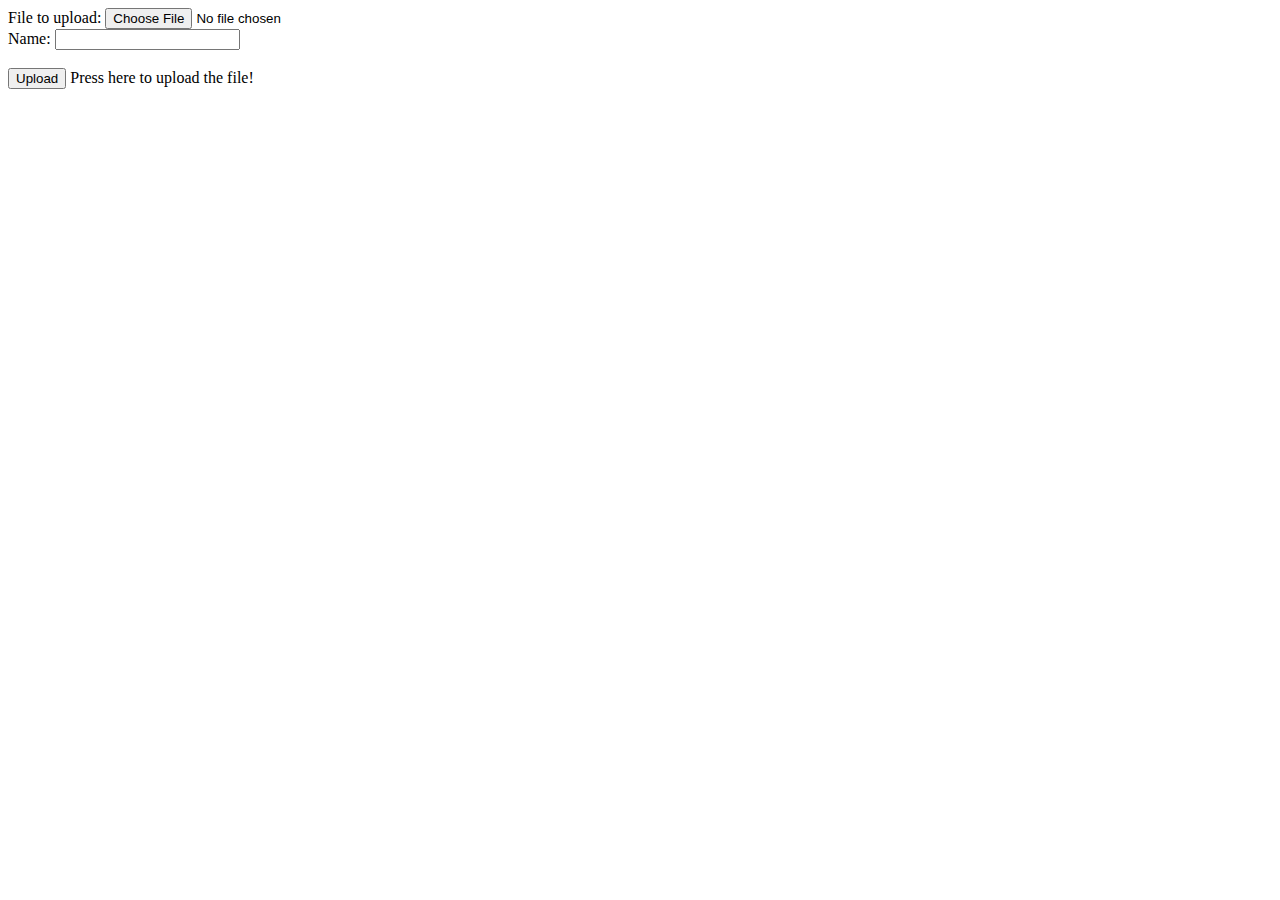
==== src/main/resources/static/index.html @ 51511447 "1 чекпоинт бэк" ====
<!DOCTYPE html>
<html lang="en">
<head>
    <meta charset="UTF-8">
    <title>Бюджет Москвы</title>
</head>
<body>
<form method="POST" enctype="multipart/form-data"
      action="/upload">
    File to upload: <input type="file" name="file"><br /> Name: <input
        type="text" name="name"><br /> <br /> <input type="submit"
                                                     value="Upload"> Press here to upload the file!
</form>
</body>
</html>
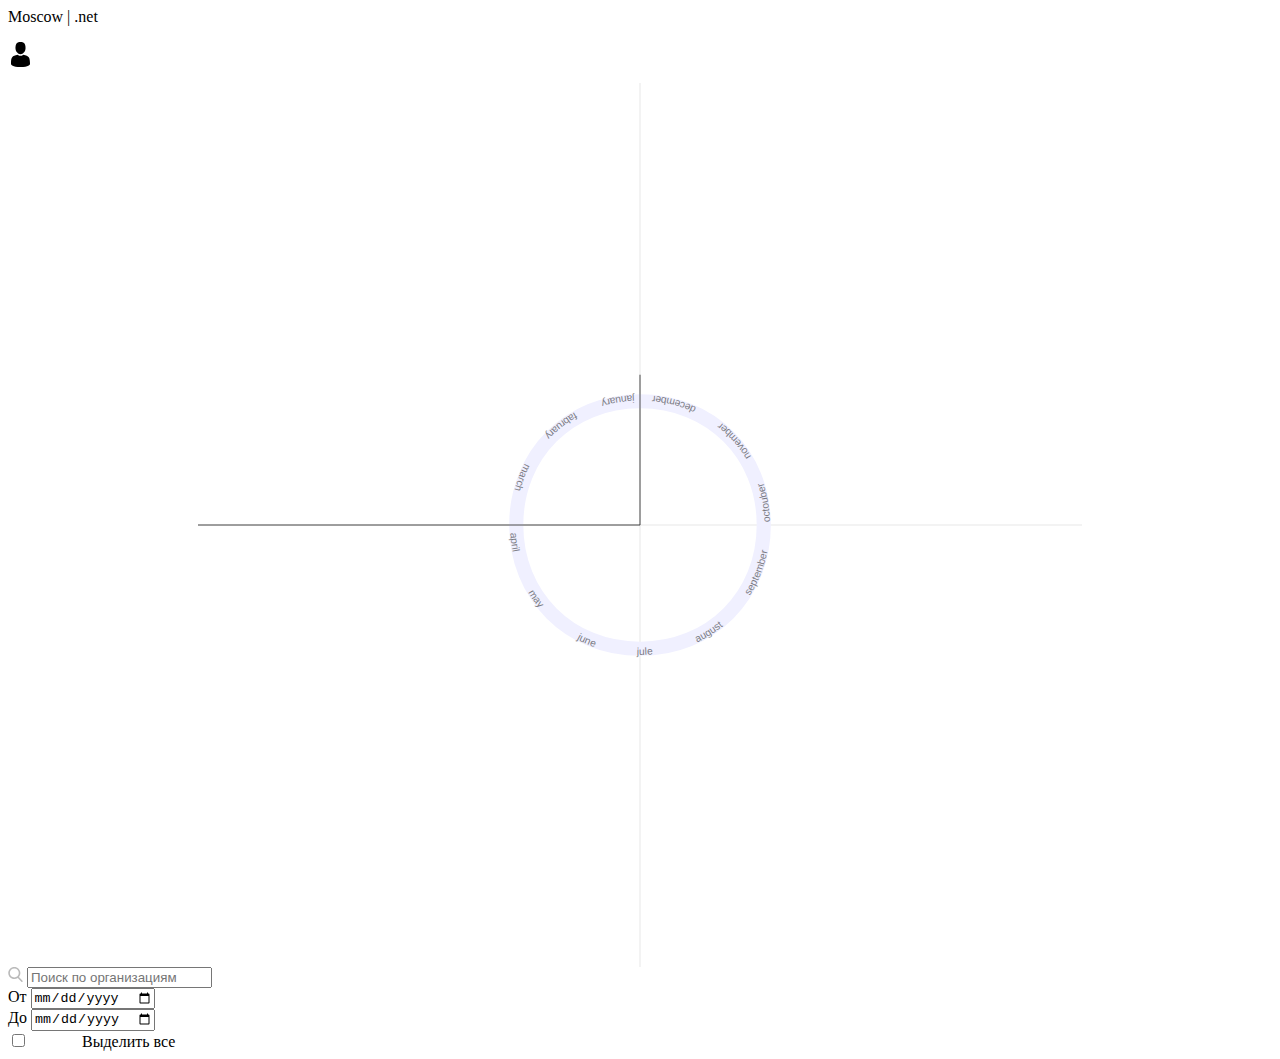
==== commit 59b443ba: "учереждения" ====
--- a/src/main/resources/static/index.html
+++ b/src/main/resources/static/index.html
@@ -1,15 +1,76 @@
-<!DOCTYPE html>
-<html lang="en">
-<head>
-    <meta charset="UTF-8">
-    <title>Бюджет Москвы</title>
-</head>
-<body>
-<form method="POST" enctype="multipart/form-data"
-      action="/upload">
-    File to upload: <input type="file" name="file"><br /> Name: <input
-        type="text" name="name"><br /> <br /> <input type="submit"
-                                                     value="Upload"> Press here to upload the file!
-</form>
-</body>
+<html>
+    <head>
+        <meta http-equiv="Cache-Control" content="no-cache">
+
+        <link rel="stylesheet" href="css/main.css">
+    </head>
+    <body>
+
+    <div class="header">
+        <div class="our-logo">
+            Moscow | .net
+        </div>
+        <div class="account">
+            <p><!DOCTYPE svg PUBLIC "-//W3C//DTD SVG 1.1//EN" "http://www.w3.org/Graphics/SVG/1.1/DTD/svg11.dtd"><svg width="25px" version="1.1" id="Capa_1" xmlns="http://www.w3.org/2000/svg" xmlns:xlink="http://www.w3.org/1999/xlink" x="0px" y="0px" viewBox="0 0 350 350" style="enable-background:new 0 0 350 350;" xml:space="preserve"><g><path d="M175,171.173c38.914,0,70.463-38.318,70.463-85.586C245.463,38.318,235.105,0,175,0s-70.465,38.318-70.465,85.587C104.535,132.855,136.084,171.173,175,171.173z"/><path d="M41.909,301.853C41.897,298.971,41.885,301.041,41.909,301.853L41.909,301.853z"/><path d="M308.085,304.104C308.123,303.315,308.098,298.63,308.085,304.104L308.085,304.104z"/><path d="M307.935,298.397c-1.305-82.342-12.059-105.805-94.352-120.657c0,0-11.584,14.761-38.584,14.761s-38.586-14.761-38.586-14.761c-81.395,14.69-92.803,37.805-94.303,117.982c-0.123,6.547-0.18,6.891-0.202,6.131c0.005,1.424,0.011,4.058,0.011,8.651c0,0,19.592,39.496,133.08,39.496c113.486,0,133.08-39.496,133.08-39.496c0-2.951,0.002-5.003,0.005-6.399C308.062,304.575,308.018,303.664,307.935,298.397z"/></g></svg></p>
+        </div>
+    </div>
+    <svg id="svg-socket" viewBox="-500 -500 1000 1000" width="100%" height="100%">
+        <defs>
+            <!--  Monthes word path -->
+            <path id="str" d="M 0, -147 C -83,-147 -147,-83   -147,0    C  -147,83  -83,147  0,147    C  83,147  147,83  147,0   C  147,-83  83,-147  0,-147" stroke="#f0f0ff" stroke-width="12" fill="#f0f0ff"></path>
+            <line id="clockline" x1="0" y1="0" x2="10" y2="0" stroke="red" stroke-width="1"></line>
+            <path id="processLine" stroke="yellow" stroke-width="14" fill="none"></path>
+        </defs>
+
+        <!-- Coord lines -->
+        <line x1="0" y1="-500" x2="0" y2="500" stroke="black" stroke-width="1" opacity="0.1"></line>
+        <line x1="-500" y1="0" x2="500" y2="0" stroke="black" stroke-width="1" opacity="0.1"></line>
+        <!-- <line x1="0" y1="0" x2="0" y2="500" stroke="black" stroke-width="1" /> -->
+
+        <!-- MONTHS  NAMES -->
+        <path id="str" d="M 140, 0 C  140,-80  80,-140  0,-140 C -80,-140 -140,-80 -140,0    C  -140,80  -80,140  0,140    C  80,140  140,80  140,0 " stroke="#f0f0ff" stroke-width="1em" fill="none"></path>
+        <text style="font-family: Arial; font-size: 0.73em;" opacity="0.5">
+            <textPath href="#str">&nbsp;&nbsp;january &nbsp;&nbsp;&nbsp;&nbsp;&nbsp;&nbsp;&nbsp;&nbsp; fabruary &nbsp;&nbsp;&nbsp;&nbsp;&nbsp;&nbsp;&nbsp;&nbsp;&nbsp;&nbsp; march &nbsp;&nbsp;&nbsp;&nbsp;&nbsp;&nbsp;&nbsp;&nbsp;&nbsp;&nbsp;&nbsp;&nbsp;&nbsp; april &nbsp;&nbsp;&nbsp;&nbsp;&nbsp;&nbsp;&nbsp;&nbsp;&nbsp;&nbsp;&nbsp;&nbsp;&nbsp; may &nbsp;&nbsp;&nbsp;&nbsp;&nbsp;&nbsp;&nbsp;&nbsp;&nbsp;&nbsp;&nbsp;&nbsp;&nbsp;&nbsp;&nbsp; june &nbsp;&nbsp;&nbsp;&nbsp;&nbsp;&nbsp;&nbsp;&nbsp;&nbsp;&nbsp;&nbsp;&nbsp;&nbsp; jule &nbsp;&nbsp;&nbsp;&nbsp;&nbsp;&nbsp;&nbsp;&nbsp;&nbsp;&nbsp;&nbsp;&nbsp;&nbsp;&nbsp; august &nbsp;&nbsp;&nbsp;&nbsp;&nbsp;&nbsp;&nbsp;&nbsp;&nbsp;&nbsp;&nbsp;&nbsp; september &nbsp;&nbsp;&nbsp;&nbsp;&nbsp;&nbsp;&nbsp;&nbsp; octouber &nbsp;&nbsp;&nbsp;&nbsp;&nbsp;&nbsp;&nbsp;&nbsp; november &nbsp;&nbsp;&nbsp;&nbsp;&nbsp;&nbsp;&nbsp;&nbsp; december&nbsp;&nbsp;&nbsp;&nbsp;</textPath>
+        </text>
+        <line x1="0" y1="0" x2="0" y2="-170" stroke="#333" id="linne_move" style="cursor: pointer; z-index:10;" stroke-width="1" />
+        <line x1="0" y1="0" x2="-500" y2="0" stroke="#333" id="linne_move" style="cursor: pointer; z-index:10;" stroke-width="1" />
+
+        <!--  PROCESS -->
+
+    </svg>
+        
+        <div class="company">
+            <div class="search">
+                <label for="search" class="search-ico"><svg fill="#bababa" width="15" version="1.1" id="Capa_1" xmlns="http://www.w3.org/2000/svg" xmlns:xlink="http://www.w3.org/1999/xlink" x="0px" y="0px" viewBox="0 0 56.966 56.966" style="enable-background:new 0 0 56.966 56.966;" xml:space="preserve"><path d="M55.146,51.887L41.588,37.786c3.486-4.144,5.396-9.358,5.396-14.786c0-12.682-10.318-23-23-23s-23,10.318-23,23 s10.318,23,23,23c4.761,0,9.298-1.436,13.177-4.162l13.661,14.208c0.571,0.593,1.339,0.92,2.162,0.92 c0.779,0,1.518-0.297,2.079-0.837C56.255,54.982,56.293,53.08,55.146,51.887z M23.984,6c9.374,0,17,7.626,17,17s-7.626,17-17,17 s-17-7.626-17-17S14.61,6,23.984,6z"/></svg></label>
+                <input autocomplete="false" id="search" type="text" placeholder="Поиск по организациям" class="search-input">
+            </div>
+            <div class="settings">
+                <div>
+                <label for="date_from">От</label>
+                <input min="01.01.2000" max="01.01.2100" id="date_from" type="date">
+                </div>
+                <div>
+                <label for="date_to">До</label>
+                <input min="01.01.2000" max="01.01.2100" id="date_to" type="date">
+                </div>
+            </div>
+            <div class="company-main">
+                <div class="company-select">
+                    <div class="form">
+                        <div class="inputGroup">
+                            <input id="allSelector" type="checkbox"/>
+                            <label for="allSelector"><span style="margin-left: 50px;">Выделить все</span></label>
+                        </div>
+                    </div>
+                    <div class="company-list" id="companyList">
+
+                    </div>
+                </div>
+            </div>
+        </div>
+
+        <script src="js/index.js"></script>
+        <script src="js/main.js"></script>
+
+    </body>
 </html>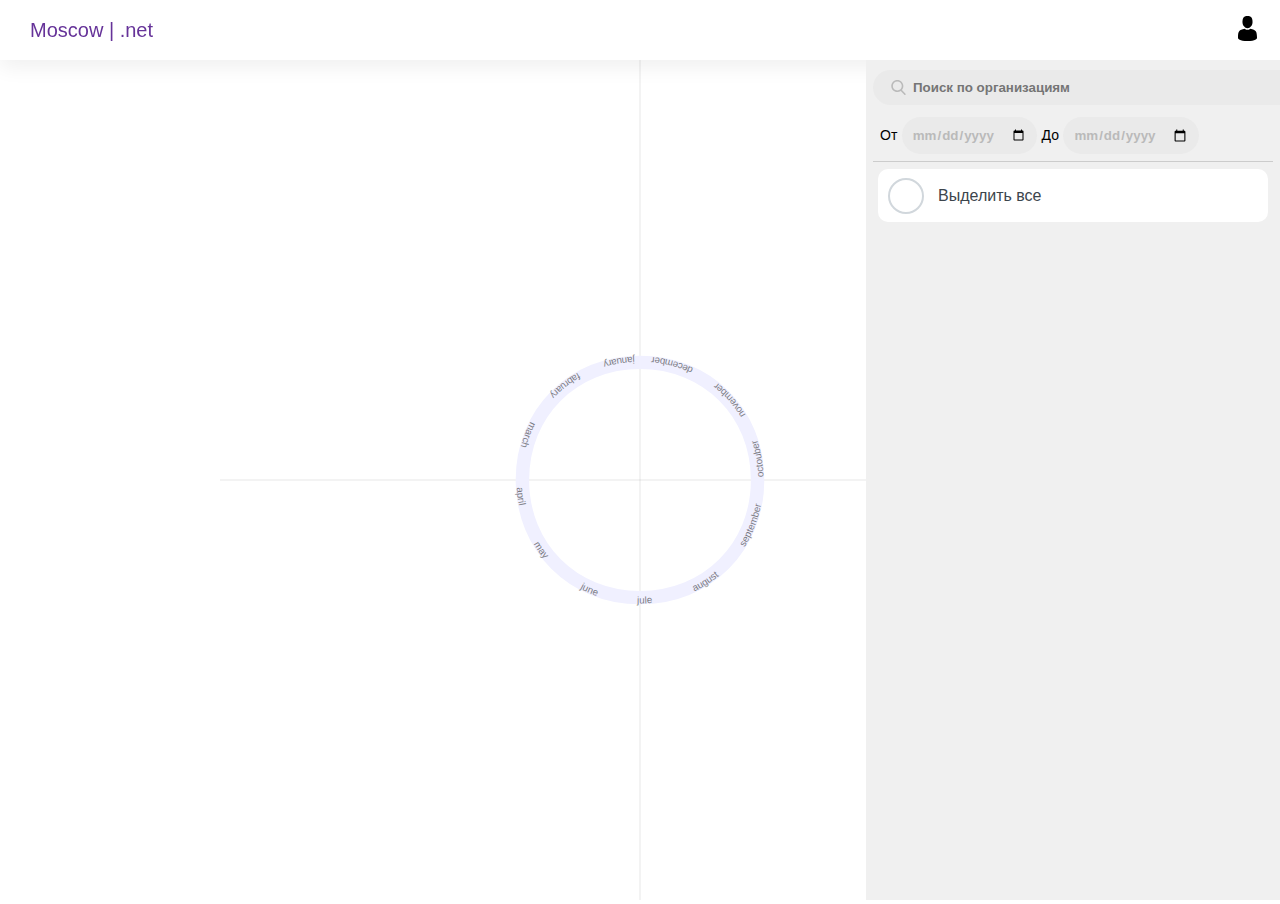
==== commit acb27015: "fix front" ====
--- a/src/main/resources/static/index.html
+++ b/src/main/resources/static/index.html
@@ -1,8 +1,12 @@
-<html>
+﻿<!DOCTYPE html>
+<html lang="en">
     <head>
         <meta http-equiv="Cache-Control" content="no-cache">
 
         <link rel="stylesheet" href="css/main.css">
+
+ 
+<link rel="stylesheet"  href="css/style.css">
     </head>
     <body>
 
@@ -14,7 +18,7 @@
             <p><!DOCTYPE svg PUBLIC "-//W3C//DTD SVG 1.1//EN" "http://www.w3.org/Graphics/SVG/1.1/DTD/svg11.dtd"><svg width="25px" version="1.1" id="Capa_1" xmlns="http://www.w3.org/2000/svg" xmlns:xlink="http://www.w3.org/1999/xlink" x="0px" y="0px" viewBox="0 0 350 350" style="enable-background:new 0 0 350 350;" xml:space="preserve"><g><path d="M175,171.173c38.914,0,70.463-38.318,70.463-85.586C245.463,38.318,235.105,0,175,0s-70.465,38.318-70.465,85.587C104.535,132.855,136.084,171.173,175,171.173z"/><path d="M41.909,301.853C41.897,298.971,41.885,301.041,41.909,301.853L41.909,301.853z"/><path d="M308.085,304.104C308.123,303.315,308.098,298.63,308.085,304.104L308.085,304.104z"/><path d="M307.935,298.397c-1.305-82.342-12.059-105.805-94.352-120.657c0,0-11.584,14.761-38.584,14.761s-38.586-14.761-38.586-14.761c-81.395,14.69-92.803,37.805-94.303,117.982c-0.123,6.547-0.18,6.891-0.202,6.131c0.005,1.424,0.011,4.058,0.011,8.651c0,0,19.592,39.496,133.08,39.496c113.486,0,133.08-39.496,133.08-39.496c0-2.951,0.002-5.003,0.005-6.399C308.062,304.575,308.018,303.664,307.935,298.397z"/></g></svg></p>
         </div>
     </div>
-    <svg id="svg-socket" viewBox="-500 -500 1000 1000" width="100%" height="100%">
+    <svg id="svg-socket" viewBox="-500 -500 1000 1000" width="100%" height="100%">  
         <defs>
             <!--  Monthes word path -->
             <path id="str" d="M 0, -147 C -83,-147 -147,-83   -147,0    C  -147,83  -83,147  0,147    C  83,147  147,83  147,0   C  147,-83  83,-147  0,-147" stroke="#f0f0ff" stroke-width="12" fill="#f0f0ff"></path>
@@ -32,9 +36,7 @@
         <text style="font-family: Arial; font-size: 0.73em;" opacity="0.5">
             <textPath href="#str">&nbsp;&nbsp;january &nbsp;&nbsp;&nbsp;&nbsp;&nbsp;&nbsp;&nbsp;&nbsp; fabruary &nbsp;&nbsp;&nbsp;&nbsp;&nbsp;&nbsp;&nbsp;&nbsp;&nbsp;&nbsp; march &nbsp;&nbsp;&nbsp;&nbsp;&nbsp;&nbsp;&nbsp;&nbsp;&nbsp;&nbsp;&nbsp;&nbsp;&nbsp; april &nbsp;&nbsp;&nbsp;&nbsp;&nbsp;&nbsp;&nbsp;&nbsp;&nbsp;&nbsp;&nbsp;&nbsp;&nbsp; may &nbsp;&nbsp;&nbsp;&nbsp;&nbsp;&nbsp;&nbsp;&nbsp;&nbsp;&nbsp;&nbsp;&nbsp;&nbsp;&nbsp;&nbsp; june &nbsp;&nbsp;&nbsp;&nbsp;&nbsp;&nbsp;&nbsp;&nbsp;&nbsp;&nbsp;&nbsp;&nbsp;&nbsp; jule &nbsp;&nbsp;&nbsp;&nbsp;&nbsp;&nbsp;&nbsp;&nbsp;&nbsp;&nbsp;&nbsp;&nbsp;&nbsp;&nbsp; august &nbsp;&nbsp;&nbsp;&nbsp;&nbsp;&nbsp;&nbsp;&nbsp;&nbsp;&nbsp;&nbsp;&nbsp; september &nbsp;&nbsp;&nbsp;&nbsp;&nbsp;&nbsp;&nbsp;&nbsp; octouber &nbsp;&nbsp;&nbsp;&nbsp;&nbsp;&nbsp;&nbsp;&nbsp; november &nbsp;&nbsp;&nbsp;&nbsp;&nbsp;&nbsp;&nbsp;&nbsp; december&nbsp;&nbsp;&nbsp;&nbsp;</textPath>
         </text>
-        <line x1="0" y1="0" x2="0" y2="-170" stroke="#333" id="linne_move" style="cursor: pointer; z-index:10;" stroke-width="1" />
-        <line x1="0" y1="0" x2="-500" y2="0" stroke="#333" id="linne_move" style="cursor: pointer; z-index:10;" stroke-width="1" />
-
+        
         <!--  PROCESS -->
 
     </svg>
@@ -68,9 +70,9 @@
                 </div>
             </div>
         </div>
-
+        <script src="js/jquery-3.4.1.min.js"></script>
+        <script src="js/main.js"></script>
         <script src="js/index.js"></script>
-        <script src="js/main.js"></script>
 
     </body>
 </html>--- a/src/main/resources/static/css/main.css
+++ b/src/main/resources/static/css/main.css
@@ -0,0 +1,179 @@
+body {
+    font-family: arial, sans-serif;
+    margin: 0;
+}
+input {
+    font-family: arial, sans-serif;
+}
+.inputGroup {
+    display: block;
+    position: relative;
+}
+.inputGroup label {
+    padding: 12px 30px;
+    width: 100%;
+    display: block;
+    text-align: left;
+    color: #3C454C;
+    cursor: pointer;
+    position: relative;
+    z-index: 2;
+    transition: color 200ms ease-in;
+    overflow: hidden;
+    margin-left: -20px;
+    padding-right: 0;
+}
+.settings {
+    margin-top: 5px;
+    margin-bottom: 5px;
+}
+
+.inputGroup label:after {
+    width: 32px;
+    height: 32px;
+    content: '';
+    border: 2px solid #D1D7DC;
+    background-color: #fff;
+    background-image: url("data:image/svg+xml,%3Csvg width='32' height='32' viewBox='0 0 32 32' xmlns='http://www.w3.org/2000/svg'%3E%3Cpath d='M5.414 11L4 12.414l5.414 5.414L20.828 6.414 19.414 5l-10 10z' fill='%23fff' fill-rule='nonzero'/%3E%3C/svg%3E ");
+    background-repeat: no-repeat;
+    background-position: 2px 3px;
+    border-radius: 50%;
+    z-index: 2;
+    position: absolute;
+    left: 30px;
+    top: 50%;
+    -webkit-transform: translateY(-50%);
+    transform: translateY(-50%);
+    cursor: pointer;
+    transition: all 200ms ease-in;
+}
+.inputGroup input:checked ~ label {
+    /*color: #fff;*/
+}
+.inputGroup input:checked ~ label:before {
+    -webkit-transform: translate(-50%, -50%) scale3d(56, 56, 1);
+    transform: translate(-50%, -50%) scale3d(56, 56, 1);
+    opacity: 1;
+}
+.inputGroup input:checked ~ label:after {
+    background-color: #54E0C7;
+    border-color: #54E0C7;
+}
+.inputGroup input {
+    width: 32px;
+    height: 32px;
+    order: 1;
+    z-index: 2;
+    position: absolute;
+    right: 30px;
+    top: 50%;
+    -webkit-transform: translateY(-50%);
+    transform: translateY(-50%);
+    cursor: pointer;
+    visibility: hidden;
+}
+.form {
+    margin: 7px 5px;
+    border-radius: 10px;
+    background: #fff;
+    padding-top: 6px;
+    padding-bottom: 5px;
+}
+.company {
+    position: absolute;
+    width: 400px;
+    height: calc(100vh - 60px);
+    background-color: #f0f0f0;
+    right: 0;
+    top: 60px;
+    padding: 0 7px;
+    overflow: auto;
+}
+.company-name {
+    margin-left: 50px;
+    font-size: 18px;
+}
+
+.company-name {
+    width: 80%;
+    display: block;
+    font-weight: bold;
+}
+.dopInfo {
+    margin-left: 55px;
+    font-size: 12px;
+    display: flex;
+    margin-right: 20px;
+    align-items: center;
+    justify-content: space-between;
+}
+.company-list > div {
+    margin: 7px 5px;
+    border-radius: 10px;
+    background: #fff;
+}
+.settings {
+    padding: 7px;
+    border-bottom: 1px solid #ccc;
+}
+.settings label {
+    font-size: 14px;
+}
+.search {
+    position: relative;
+    margin-top: 10px;
+}
+.search-input {
+    border-radius: 25px;
+    outline: none;
+    border: none;
+    background-color: #eaeaea;
+    padding: 10px 10px 10px 40px;
+    width: 100%;
+    font-weight: 700;
+    color: #bababa;
+}
+.search-ico {
+    position: absolute;
+    left: 18px;
+    top: 10px;
+}
+
+.header {
+    background-color: #fff;
+    height: 60px;
+    width: 100%;
+    position: fixed;
+    box-shadow: 0px 8px 20px 0px rgba(0, 0, 0, 0.06);
+    display: flex;
+    align-items: center;
+    justify-content: space-between;
+}
+.our-logo {
+    cursor: default;
+    color: rebeccapurple;
+    font-size: 20px;
+    margin-left: 30px;
+}
+.account {
+    cursor: pointer;
+    margin-right: 20px;
+}
+#svg-socket {
+    padding-top: 60px;
+    height: calc(100vh - 60px);
+}
+input[type="date"] {
+    border-radius: 25px;
+    outline: none;
+    border: none;
+    background-color: #eaeaea;
+    padding: 10px;
+
+    font-weight: 700;
+    color: #bababa;
+}
+.settings > div {
+    width: 50%;
+    display: inline;
+}--- a/src/main/resources/static/css/style.css
+++ b/src/main/resources/static/css/style.css
@@ -0,0 +1,42 @@
+.btn:link,
+.btn:visited{
+  text-decoration: none;
+  text-transform:uppercase;
+  position:relative;
+  display:inline-block;
+  transition: all .1ms;
+}
+
+.btn:hover{	
+   transform : translateY(-2px);
+transform: scale(1.0035);
+  opacity: 0.6;
+cursor: pointer;
+}
+
+
+
+
+
+.btn::after{
+  content:"";
+  text-decoration: none;
+  text-transform:uppercase;
+  position:absolute;
+  width:100%;
+  height:100%;
+  display:inline-block;
+  z-index:-1;
+  transition: all .10ms;
+}
+
+@keyframes comeFromBottom{
+  0%{
+    opacity:0;
+    transform:translateY(-20px);
+  } 
+  100%{
+    opacity:0.7;
+    transform:translateY(0);
+  }
+}